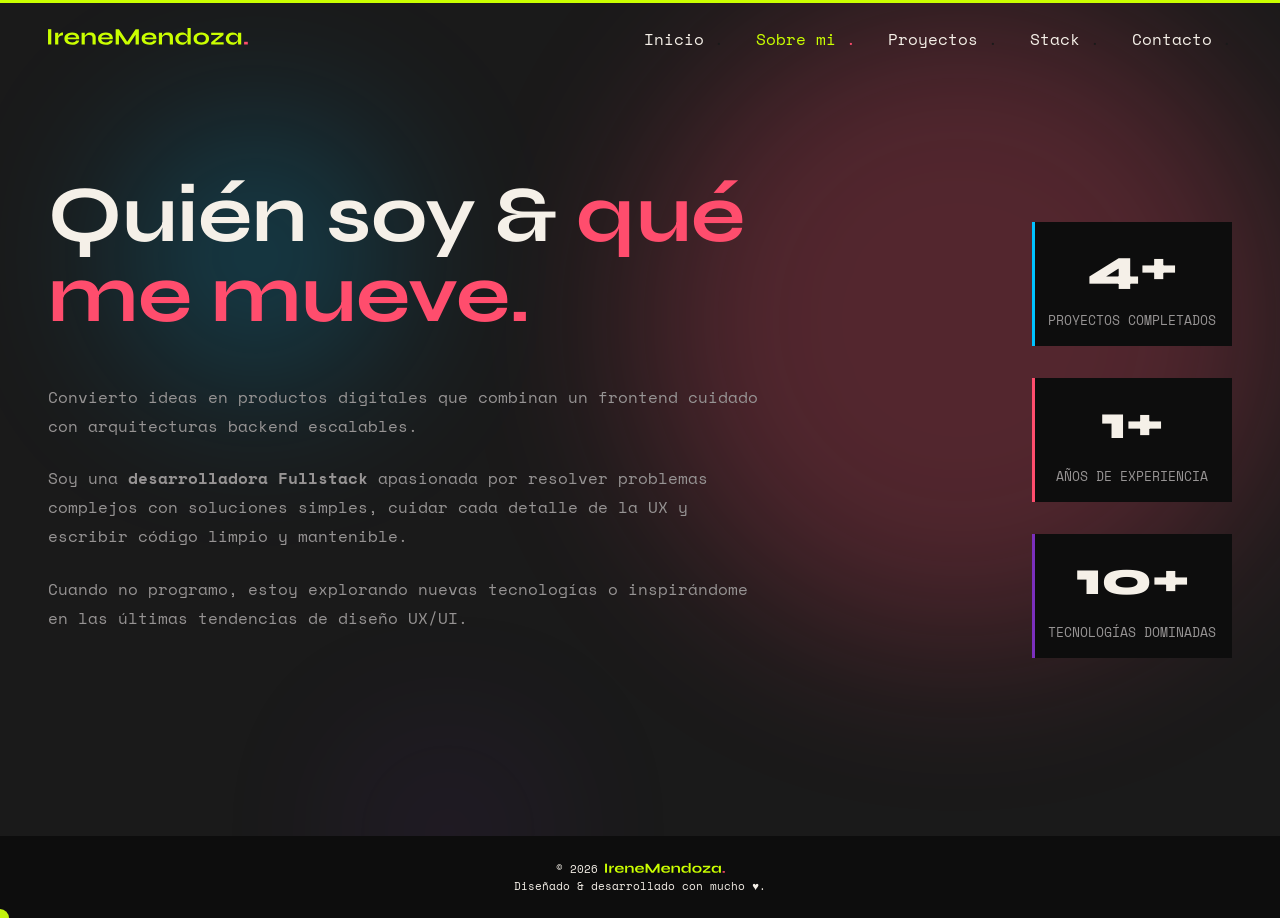
==== about.html @ 35878712 "feat: add Google.tag to html for SEO indexing" ====
<!DOCTYPE html>
<html lang="en">
<head>
    <!-- Google Tag Manager -->
        <script>(function(w,d,s,l,i){w[l]=w[l]||[];w[l].push({'gtm.start':
            new Date().getTime(),event:'gtm.js'});var f=d.getElementsByTagName(s)[0],
            j=d.createElement(s),dl=l!='dataLayer'?'&l='+l:'';j.async=true;j.src=
            'https://www.googletagmanager.com/gtm.js?id='+i+dl;f.parentNode.insertBefore(j,f);
            })(window,document,'script','dataLayer','GTM-NLCF8H83');
        </script>
    <!-- End Google Tag Manager -->
    <meta charset="UTF-8">
    <meta name="viewport" content="width=device-width, initial-scale=1.0">
    <title>Portfolio - About</title>
    <link rel="stylesheet" href="css/base.css">
    <link rel="stylesheet" href="css/elements.css">
    <link rel="stylesheet" href="css/variables.css">
    <link rel="stylesheet" href="css/layout.css">
    <link rel="stylesheet" href="css/about.css">
</head>
<!-- Google tag (gtag.js) -->
    <script async src="https://www.googletagmanager.com/gtag/js?id=G-KEV4HT2TMQ"></script>
    <script>
        window.dataLayer = window.dataLayer || [];
        function gtag(){dataLayer.push(arguments);}
        gtag('js', new Date());

        gtag('config', 'G-KEV4HT2TMQ');
    </script>
<body id="about">
    <!-- Google Tag Manager (noscript) -->
        <noscript><iframe src="https://www.googletagmanager.com/ns.html?id=GTM-NLCF8H83"
        height="0" width="0" style="display:none;visibility:hidden"></iframe></noscript>
    <!-- End Google Tag Manager (noscript) -->
    <header>
        <div id="line"></div>
        <section id="navbar">
            <a href="index.html">
                <img src="logo.svg" alt="Logo personal" id="logo">
            </a>
            <button id="menu-toggle">
                <svg xmlns="http://www.w3.org/2000/svg" viewBox="0 0 640 640"><!--!Font Awesome Free 7.2.0 by @fontawesome - https://fontawesome.com License - https://fontawesome.com/license/free Copyright 2026 Fonticons, Inc.--><path d="M96 160C96 142.3 110.3 128 128 128L512 128C529.7 128 544 142.3 544 160C544 177.7 529.7 192 512 192L128 192C110.3 192 96 177.7 96 160zM96 320C96 302.3 110.3 288 128 288L512 288C529.7 288 544 302.3 544 320C544 337.7 529.7 352 512 352L128 352C110.3 352 96 337.7 96 320zM544 480C544 497.7 529.7 512 512 512L128 512C110.3 512 96 497.7 96 480C96 462.3 110.3 448 128 448L512 448C529.7 448 544 462.3 544 480z"/></svg>
            </button>
            <nav>
                <ul id="menu">
                    <li>
                        <a href="index.html">Inicio</a>
                        <span>.</span>
                    </li>
                    <li class="active">
                        <a href="about.html">Sobre mi</a>
                        <span>.</span>
                    </li>
                    <li>
                        <a href="projects.html">Proyectos</a>
                        <span>.</span>
                    </li>
                    <li>
                        <a href="stack.html">Stack</a>
                        <span>.</span>
                    </li>
                    <li>
                        <a href="contact.html">Contacto</a>
                        <span>.</span>
                    </li>
                </ul>
            </nav>
        </section>
    </header>
    <main id="main-about">
            <div id="about-content">
                <h1>Quién soy & <span>qué me mueve.</span></h1>  
                <p>
                    Convierto ideas en productos digitales que combinan un frontend cuidado con arquitecturas backend escalables.
                </p>
                <p>
                    Soy una <strong>desarrolladora Fullstack</strong> apasionada por resolver problemas complejos con soluciones simples, cuidar cada detalle de la UX y escribir código limpio y mantenible.
                </p>
                <p>
                    Cuando no programo, estoy explorando nuevas tecnologías o inspirándome en las últimas tendencias de diseño UX/UI.
                </p>
            </div>
            <section>
                <div class="about-box">
                    <p class="about-box-num">4+</p> 
                    <p class="about-box-desc">PROYECTOS COMPLETADOS</p>
                </div>
                <div class="about-box">
                    <p class="about-box-num">1+</p> 
                    <p class="about-box-desc">AÑOS DE EXPERIENCIA</p>
                </div>
                <div class="about-box">
                    <p class="about-box-num">10+</p> 
                    <p class="about-box-desc">TECNOLOGÍAS DOMINADAS</p>
                </div>
            </section>
        </div>
        
    </main>
    <footer>
        <p>© 2026 <img src="logo.svg" alt="Logo personal"></p>
        <p>Diseñado & desarrollado con mucho ♥.</p>
    </footer>
    <div class="background">
        <div id="cursor"></div>
        <section id="hero">
            <div class="hero-bg-bubble bubble1"></div>
            <div class="hero-bg-bubble bubble2"></div>
            <div class="hero-bg-bubble bubble3"></div>
        </section>
    </div>
    <script src="js/main.js"></script>
</body>
</html>
---- css/base.css ----
@font-face {
    font-family: 'Space Mono';
    src: url('../assets/fonts/SpaceMono-Bold.woff2') format('woff2');
    font-weight: bold;
    font-style: normal;
    font-display: swap;
}

@font-face {
    font-family: 'Space Mono';
    src: url('../assets/fonts/SpaceMono-Regular.woff2') format('woff2');
    font-weight: normal;
    font-style: normal;
    font-display: swap;
}

@font-face {
    font-family: 'Syne';
    src: url('../assets/fonts/Syne-Regular.woff2') format('woff2');
    font-weight: 800;
    font-style: normal;
    font-display: swap;
}

@font-face {
    font-family: 'Syne';
    src: url('../assets/fonts/Syne-Bold.woff2') format('woff2');
    font-weight: bold;
    font-style: normal;
    font-display: swap;
}

@font-face {
    font-family: 'Syne';
    src: url('../assets/fonts/Syne-ExtraBold.woff2') format('woff2');
    font-weight: 800;
    font-style: normal;
    font-display: swap;
}

*, *::before, *::after {
    box-sizing: border-box;
    margin: 0;
    padding: 0;
}
---- css/elements.css ----
/* Elementos */

a{
    text-decoration: none;
}

ul{
    list-style: none;
}

h1{
    color: var(--color-white);
    font-family: 'Syne', sans-serif;
    font-size: 6rem;

    
    & span{
        color:var(--color-coral);
    }
}
---- css/variables.css ----
:root {
    --color-acid: #CAFF00; 
    --color-coral: #FF4D6D;
    --color-electric: #00C2FF;
    --color-violet: #7B2FBE;
    --color-white: #F5F0E8;
    --color-dark: #1A1A1A;
    --color-black: #0D0D0D;
    --color-gray: #979494; 

}
---- css/layout.css ----
/* Control del scrollbar en Firefox y en Chromium */
html{
    scrollbar-width: thin;
    scrollbar-color: var(--color-acid);
}

::-webkit-scrollbar {
    width: 10px;
}
::-webkit-scrollbar-track{
    background-color: var(--color-dark);
}
::-webkit-scrollbar-thumb{
    background-color: var(--color-acid);
}

body{
    display: flex;
    flex-direction: column;
    min-height: 100vh;
    background-color: var(--color-dark);
    color: var(--white);
    font-family: 'Space Mono', monospace;
    cursor: none;
    overflow-x: hidden;
}

main{
    flex: 1;
}


#hero{
        position: fixed;
        top: 0;
        left: 0;
        width: 100%;
        height: 100%;
        overflow: hidden;
        pointer-events: none;
        z-index:-1;
    }

    .hero-bg-bubble{
        position:absolute;
        border-radius: 50%;
        opacity: 0.25;
        pointer-events: none;
        filter: blur(90px);
        
    }
    .bubble1 {
            background-color: var(--color-coral);
            width: 50vw;
            height: 50vw;
            top:0;
            right:0;
        }
    .bubble2 {
        background-color: var(--color-violet);
        width: 10vw;
        height: 10vw;
        top: 60vw;
        right: 60vw;
    }
    .bubble3 {
        background-color: var(--color-electric);
        width: 20vw;
        height: 20vw;
        top: 10vw;
        right: 70vw;
    }

#line{
    background-color: var(--color-acid);
    height: 0.2rem;
    width: 100%;
}

#cursor{
    height: 18px;
    width: 18px;
    border-radius: 50%;
    background-color: var(--color-acid);
    position: fixed;
    pointer-events: none;
    z-index: 99;
    transform: translate(-50%, -50%);
    transition: transform 0.1s ease, width 0.2s, height 0.2s;
    mix-blend-mode:exclusion;
}

#cursor.big{
    height: 52px;
    width: 52px;
}
header{
    position: relative;
    .to-projects{
        color: white;
        letter-spacing: 0.2rem;
        font-size: 0.5rem;
        text-align: end;
    }
}

header section#navbar{
    display: flex;
    justify-content: space-between;
    align-items: center;
    padding: 1.5rem 3rem;
    z-index: 100;
    #menu-toggle{
        background-color: transparent;
        border: none;
        cursor: none;
        display: block;
        margin-left: auto;
    }

    #logo{
        width: 200px;
    }

    nav{
       pointer-events: none;
    }

    #menu{
       pointer-events: all;
    }
    
    svg{
        width: 40px;
        height: auto;
        fill:var(--color-acid);
    }

    #menu{
        display: none;
        position: fixed;
        top: 0;
        left: 0;
        height: 100vh;
        width: 100vw;
        gap: 3rem;
        z-index: 100;
        flex-direction: column;
        justify-content: center; 
        align-items: center;
        background-color: var(--color-dark); 
        cursor: none;
        a{
            color: var(--color-white);
        }
        span{
            color: var(--color-dark);
        }

        li:hover{
            a{
                color: var(--color-acid);
            }
            span{
                color:var(--color-coral);
            }
        }
        
    }

    @media (min-width: 768px) {
        
        .to-projects{
            font-size: 0.7rem;
        }
        #menu-toggle{
            display: none;
            margin-left: 0;
        }
        nav{
            position: static;
            width: auto;
            height: auto;
            top: auto;
            left: auto;
        }

        #menu{
            display: flex !important;
            position: static;
            flex-direction: row;
            background-color: transparent;
            gap: 2rem;
            width: fit-content;
            height: fit-content;
            & span{
                color: var(--color-dark);
            }
            & li a {
                color: var(--color-white);
                position: relative;
                transition: color 0.2s;
            
                &:hover{
                    color: var(--color-acid);
                }
            }
            & li a::after{
                content:'';
                position: absolute;
                bottom: -0.5rem;
                left: 0;
                width: 0;
                height: 3px;
                background-color: var(--color-acid);
                transition:width 0.3s;
            }
            & li a:hover::after{
                width: 100%;
            }
            & li.active {
                & a{
                    color: var(--color-acid);
                }
                & span{
                    color: var(--color-coral);
                }
            }
        }
    }
}

footer{
    padding: 1.5rem 3rem;
    font-size: 0.6rem;
    color: var(--color-white);
    background-color: var(--color-black);
    text-align: center;
    img{
        width: 120px;
    }
    @media (min-width: 768px) {
        font-size: 0.7rem;
    }
}


/* LIGHTBOX */

#lightbox{
    display: none;
    position: fixed;
    inset: 0;
    background-color: rgba(0, 0, 0, 0.92);
    z-index: 1000;
    justify-content: center;
    align-items: center;
    cursor: zoom-out;
}

#lightbox.open{
    display: flex;
}

#lightbox img{
    max-width: 90vw;
    max-height: 90vh;
    object-fit: contain;
    cursor: default;
}

#lightbox-close{
    position: absolute;
    top: 1.5rem;
    right: 1.5rem;
    background: none;
    border: none;
    color: var(--color-acid);
    font-size: 2rem;
    line-height: 1;
    cursor: pointer;
    z-index: 1;
}
---- css/about.css ----
main{
    margin-bottom: 2rem;
    padding: 0 1.5rem;

    #about-content{
        margin-bottom: 3rem;
            h1{
                font-family: 'Syne';
                font-size: 2.8rem;
                line-height: 3.5rem;
                margin-bottom: 3rem;
            }
            p{
                line-height: 1.8rem;
                color: var(--color-gray);
                margin-bottom: 1.5rem;
            }
            
    }
    section{
        display: flex;
        flex-direction: column;
        gap: 2rem;
        .about-box{
            position: relative;
            padding: 1rem;
            background-color: var(--color-black);
            color: var(--color-white);
            width: 200px;
            
            .about-box-num{
                text-align: center;
                font-family: 'Syne', sans-serif;
                font-size: 3rem;
                font-weight: 800;
                margin-bottom: 1rem;
            }
            .about-box-desc{
                font-size: 0.8rem;
                font-weight: 100;
                color: var(--color-gray);
                text-align: center;
            }
        }
        .about-box::before{
            content: '';
            width: 3px;
            height: 100%;
            position: absolute;
            top: 0;
            left: 0;
        }
        .about-box:nth-child(1)::before{
            background-color: var(--color-electric);
        }
        .about-box:nth-child(2)::before{
            background-color: var(--color-coral);
        }
        .about-box:nth-child(3)::before{
            background-color: var(--color-violet);
        }
        .about-box:hover{
            border: 1px solid var(--color-acid);
        }
    }

    @media (min-width: 768px) {
        min-height: 81vh;
        padding: 0 3rem;
        display: flex;
        justify-content: space-between;
        align-items: center;
        section{
            justify-content: center;
            
        }
    
        #about-content{
    
            width: 60%;
            h1{
                font-size: 5rem;
                line-height: 5rem;
            }
        }
        
        .about-box{
            width: 50%;
            .about-box-desc{
                font-size: 1rem;
                font-weight: 100;
            }
        }
    }
}
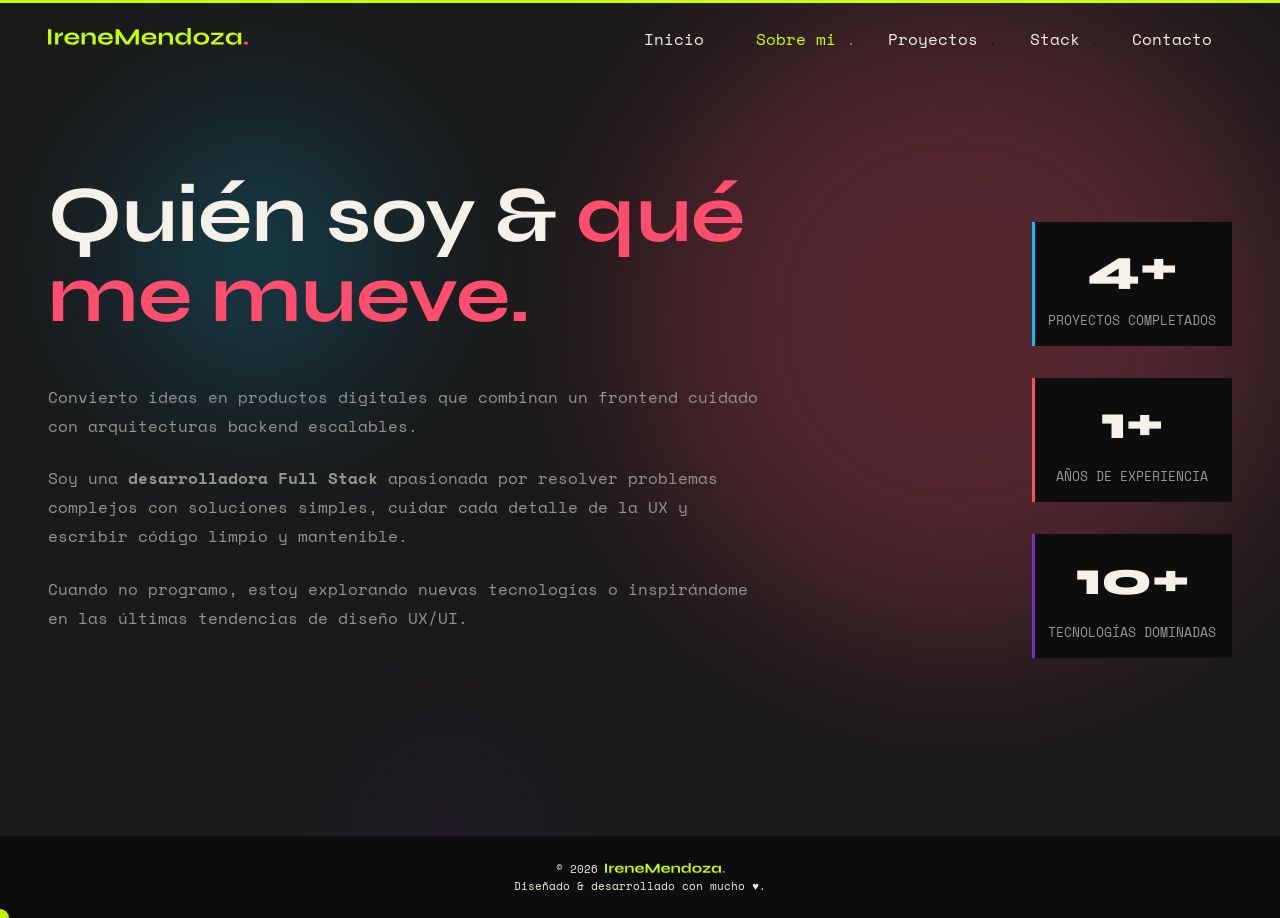
==== commit de392f2e: "content: fix typo 'fullstack' -> 'Full Stack' across HTML files" ====
--- a/about.html
+++ b/about.html
@@ -1,32 +1,53 @@
 <!DOCTYPE html>
 <html lang="en">
 <head>
-    <!-- Google Tag Manager -->
-        <script>(function(w,d,s,l,i){w[l]=w[l]||[];w[l].push({'gtm.start':
-            new Date().getTime(),event:'gtm.js'});var f=d.getElementsByTagName(s)[0],
-            j=d.createElement(s),dl=l!='dataLayer'?'&l='+l:'';j.async=true;j.src=
-            'https://www.googletagmanager.com/gtm.js?id='+i+dl;f.parentNode.insertBefore(j,f);
-            })(window,document,'script','dataLayer','GTM-NLCF8H83');
+    <!-- Google tag (gtag.js) -->
+        <script async src="https://www.googletagmanager.com/gtag/js?id=G-KEV4HT2TMQ"></script>
+        <script>
+            window.dataLayer = window.dataLayer || [];
+            function gtag(){dataLayer.push(arguments);}
+            gtag('js', new Date());
+
+            gtag('config', 'G-KEV4HT2TMQ');
         </script>
-    <!-- End Google Tag Manager -->
-    <meta charset="UTF-8">
-    <meta name="viewport" content="width=device-width, initial-scale=1.0">
-    <title>Portfolio - About</title>
+    <!-- End Google tag (gtag.js) -->
+    <!-- SEO básico -->
+        <meta charset="UTF-8">
+        <meta name="viewport" content="width=device-width, initial-scale=1.0">
+        <title>Irene Mendoza · Sobre mí</title>
+        <meta name="description" content="Conoce a Irene Mendoza, desarrolladora fullstack apasionada por el código limpio y los productos que importan. Python, Django y JavaScript." />
+        <meta name="author" content="Irene Mendoza" />
+        <link rel="canonical" href="https://irenemendoza.dev/about.html" />
+    <!-- End SEO básico -->
+    <!-- Open Graph (para redes sociales y previsualizaciones) -->
+        <meta property="og:type" content="website" />
+        <meta property="og:url" content="https://irenemendoza.dev/about.html" />
+        <meta property="og:title" content="Irene Mendoza · Sobre mí — Full Stack Developer" />
+        <meta property="og:description" content="Conoce a Irene Mendoza, desarrolladora fullstack apasionada por el código limpio y los productos que importan. Python, Django y JavaScript." />
+        <meta property="og:image" content="https://irenemendoza.dev/assets/images/og-image.png" />
+    <!-- End Open Graph-->
+    <!-- Structured Data -->
+        <script type="application/ld+json">
+            {
+                "@context": "https://schema.org",
+                "@type": "Person",
+                "name": "Irene Mendoza",
+                "url": "https://irenemendoza.dev",
+                "jobTitle": "Fullstack Developer",
+                "sameAs": [
+                "https://github.com/irenemendoza",
+                "https://www.linkedin.com/in/irenemendoza"
+                ],
+                "knowsAbout": ["Python", "Django", "JavaScript", "PostgreSQL", "HTML", "CSS"]
+            }
+        </script>
+    <!-- End Structured Data -->
     <link rel="stylesheet" href="css/base.css">
     <link rel="stylesheet" href="css/elements.css">
     <link rel="stylesheet" href="css/variables.css">
     <link rel="stylesheet" href="css/layout.css">
     <link rel="stylesheet" href="css/about.css">
 </head>
-<!-- Google tag (gtag.js) -->
-    <script async src="https://www.googletagmanager.com/gtag/js?id=G-KEV4HT2TMQ"></script>
-    <script>
-        window.dataLayer = window.dataLayer || [];
-        function gtag(){dataLayer.push(arguments);}
-        gtag('js', new Date());
-
-        gtag('config', 'G-KEV4HT2TMQ');
-    </script>
 <body id="about">
     <!-- Google Tag Manager (noscript) -->
         <noscript><iframe src="https://www.googletagmanager.com/ns.html?id=GTM-NLCF8H83"
@@ -38,7 +59,7 @@
             <a href="index.html">
                 <img src="logo.svg" alt="Logo personal" id="logo">
             </a>
-            <button id="menu-toggle">
+            <button id="menu-toggle" aria-label="Abrir menú de navegación" aria-expanded="false">
                 <svg xmlns="http://www.w3.org/2000/svg" viewBox="0 0 640 640"><!--!Font Awesome Free 7.2.0 by @fontawesome - https://fontawesome.com License - https://fontawesome.com/license/free Copyright 2026 Fonticons, Inc.--><path d="M96 160C96 142.3 110.3 128 128 128L512 128C529.7 128 544 142.3 544 160C544 177.7 529.7 192 512 192L128 192C110.3 192 96 177.7 96 160zM96 320C96 302.3 110.3 288 128 288L512 288C529.7 288 544 302.3 544 320C544 337.7 529.7 352 512 352L128 352C110.3 352 96 337.7 96 320zM544 480C544 497.7 529.7 512 512 512L128 512C110.3 512 96 497.7 96 480C96 462.3 110.3 448 128 448L512 448C529.7 448 544 462.3 544 480z"/></svg>
             </button>
             <nav>
@@ -74,7 +95,7 @@
                     Convierto ideas en productos digitales que combinan un frontend cuidado con arquitecturas backend escalables.
                 </p>
                 <p>
-                    Soy una <strong>desarrolladora Fullstack</strong> apasionada por resolver problemas complejos con soluciones simples, cuidar cada detalle de la UX y escribir código limpio y mantenible.
+                    Soy una <strong>desarrolladora Full Stack</strong> apasionada por resolver problemas complejos con soluciones simples, cuidar cada detalle de la UX y escribir código limpio y mantenible.
                 </p>
                 <p>
                     Cuando no programo, estoy explorando nuevas tecnologías o inspirándome en las últimas tendencias de diseño UX/UI.
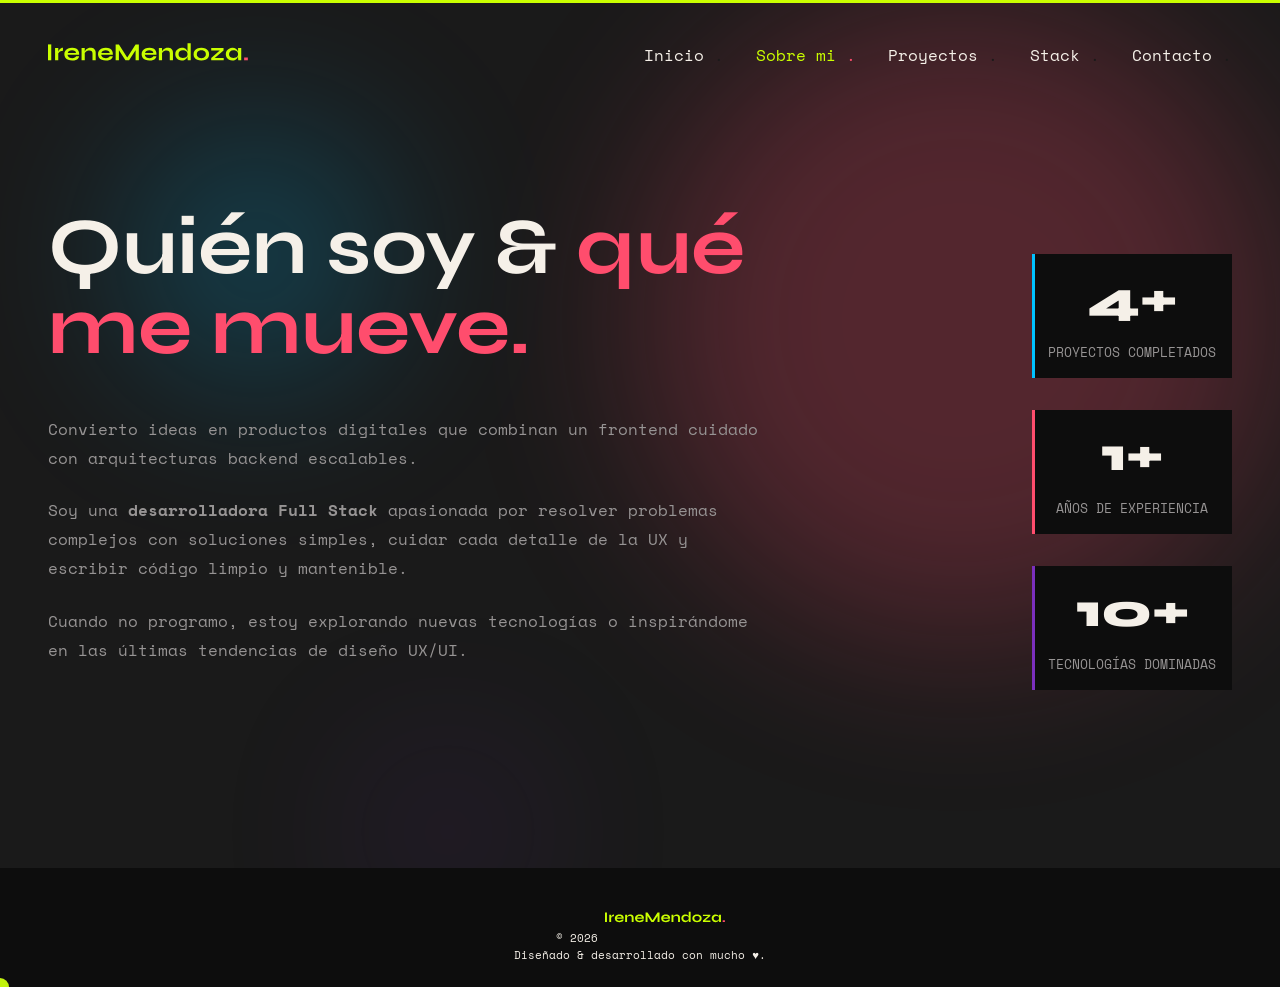
==== commit 367f2552: "perf: add width/height to logo img and load GA script with defer" ====
--- a/about.html
+++ b/about.html
@@ -2,7 +2,7 @@
 <html lang="en">
 <head>
     <!-- Google tag (gtag.js) -->
-        <script async src="https://www.googletagmanager.com/gtag/js?id=G-KEV4HT2TMQ"></script>
+        <script defer src="https://www.googletagmanager.com/gtag/js?id=G-KEV4HT2TMQ"></script>
         <script>
             window.dataLayer = window.dataLayer || [];
             function gtag(){dataLayer.push(arguments);}
@@ -57,7 +57,7 @@
         <div id="line"></div>
         <section id="navbar">
             <a href="index.html">
-                <img src="logo.svg" alt="Logo personal" id="logo">
+                <img src="logo.svg" alt="Logo personal" id="logo" width="200" height="50">
             </a>
             <button id="menu-toggle" aria-label="Abrir menú de navegación" aria-expanded="false">
                 <svg xmlns="http://www.w3.org/2000/svg" viewBox="0 0 640 640"><!--!Font Awesome Free 7.2.0 by @fontawesome - https://fontawesome.com License - https://fontawesome.com/license/free Copyright 2026 Fonticons, Inc.--><path d="M96 160C96 142.3 110.3 128 128 128L512 128C529.7 128 544 142.3 544 160C544 177.7 529.7 192 512 192L128 192C110.3 192 96 177.7 96 160zM96 320C96 302.3 110.3 288 128 288L512 288C529.7 288 544 302.3 544 320C544 337.7 529.7 352 512 352L128 352C110.3 352 96 337.7 96 320zM544 480C544 497.7 529.7 512 512 512L128 512C110.3 512 96 497.7 96 480C96 462.3 110.3 448 128 448L512 448C529.7 448 544 462.3 544 480z"/></svg>
@@ -119,7 +119,7 @@
         
     </main>
     <footer>
-        <p>© 2026 <img src="logo.svg" alt="Logo personal"></p>
+        <p>© 2026 <img src="logo.svg" alt="Logo personal" id="logo" width="200" height="50"></p>
         <p>Diseñado & desarrollado con mucho ♥.</p>
     </footer>
     <div class="background">
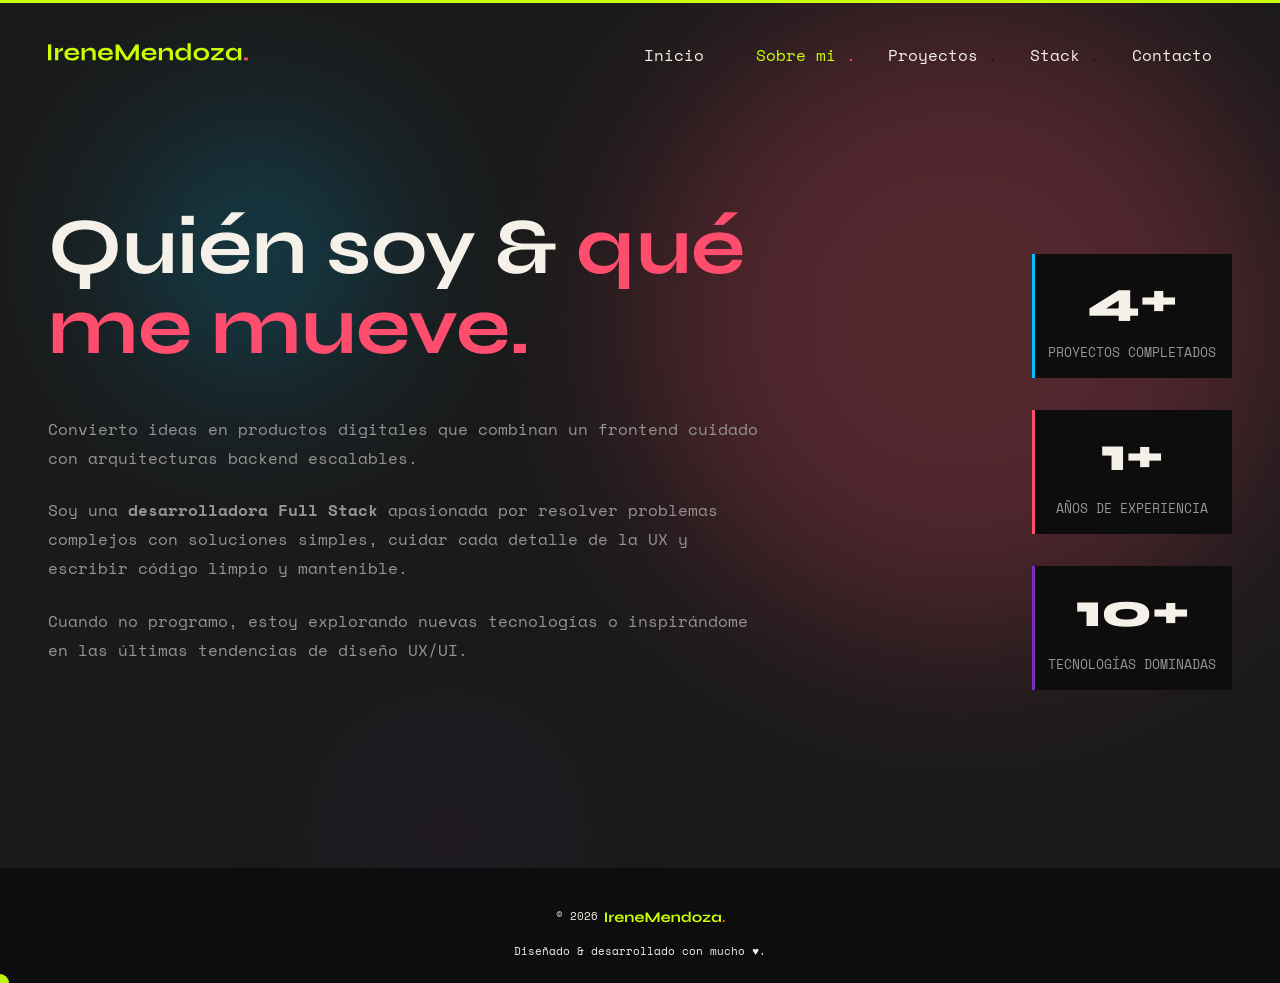
==== commit a9811eed: "fix: fix footer logo alignment across all pages" ====
--- a/about.html
+++ b/about.html
@@ -15,7 +15,7 @@
         <meta charset="UTF-8">
         <meta name="viewport" content="width=device-width, initial-scale=1.0">
         <title>Irene Mendoza · Sobre mí</title>
-        <meta name="description" content="Conoce a Irene Mendoza, desarrolladora fullstack apasionada por el código limpio y los productos que importan. Python, Django y JavaScript." />
+        <meta name="description" content="Conoce a Irene Mendoza, desarrolladora Full Stack apasionada por el código limpio y los productos que importan. Python, Django y JavaScript." />
         <meta name="author" content="Irene Mendoza" />
         <link rel="canonical" href="https://irenemendoza.dev/about.html" />
     <!-- End SEO básico -->
@@ -23,7 +23,7 @@
         <meta property="og:type" content="website" />
         <meta property="og:url" content="https://irenemendoza.dev/about.html" />
         <meta property="og:title" content="Irene Mendoza · Sobre mí — Full Stack Developer" />
-        <meta property="og:description" content="Conoce a Irene Mendoza, desarrolladora fullstack apasionada por el código limpio y los productos que importan. Python, Django y JavaScript." />
+        <meta property="og:description" content="Conoce a Irene Mendoza, desarrolladora Full Stack apasionada por el código limpio y los productos que importan. Python, Django y JavaScript." />
         <meta property="og:image" content="https://irenemendoza.dev/assets/images/og-image.png" />
     <!-- End Open Graph-->
     <!-- Structured Data -->
@@ -33,7 +33,7 @@
                 "@type": "Person",
                 "name": "Irene Mendoza",
                 "url": "https://irenemendoza.dev",
-                "jobTitle": "Fullstack Developer",
+                "jobTitle": "Full Stack Developer",
                 "sameAs": [
                 "https://github.com/irenemendoza",
                 "https://www.linkedin.com/in/irenemendoza"
@@ -119,7 +119,7 @@
         
     </main>
     <footer>
-        <p>© 2026 <img src="logo.svg" alt="Logo personal" id="logo" width="200" height="50"></p>
+        <p>© 2026 <img src="logo.svg" alt="Logo personal" width="200" height="50"></p>
         <p>Diseñado & desarrollado con mucho ♥.</p>
     </footer>
     <div class="background">
--- a/css/layout.css
+++ b/css/layout.css
@@ -236,8 +236,10 @@
     color: var(--color-white);
     background-color: var(--color-black);
     text-align: center;
+    
     img{
         width: 120px;
+        vertical-align: middle;
     }
     @media (min-width: 768px) {
         font-size: 0.7rem;
